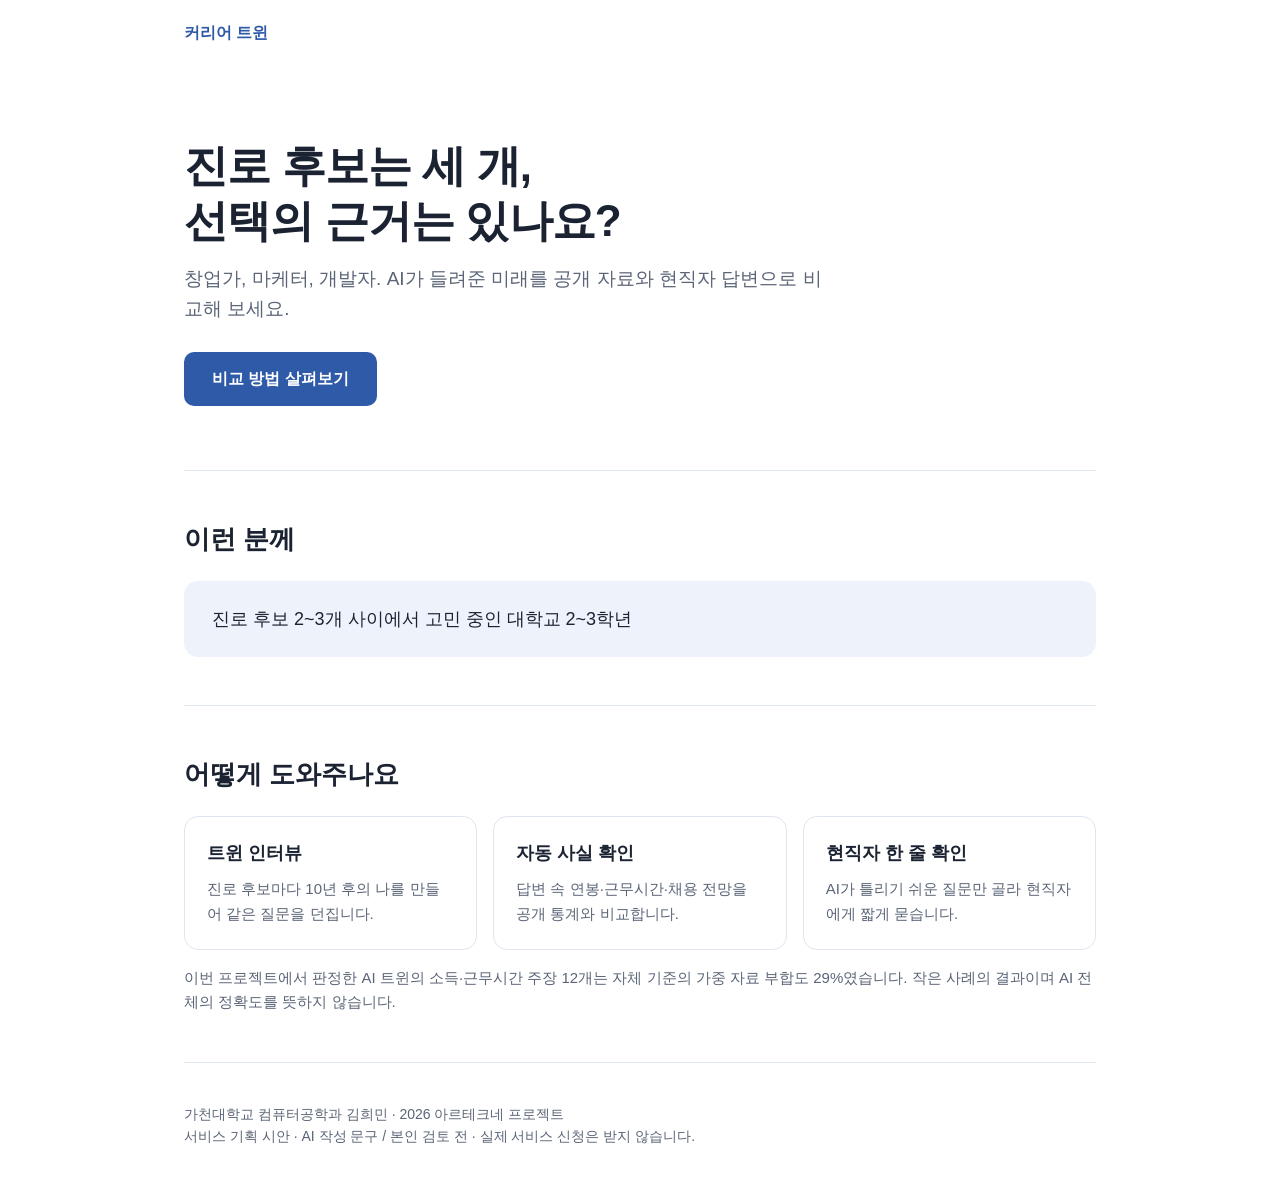
==== static/career-twin.html @ 44164ab1 "포트폴리오 화면과 API 연결 준비본 추가 (AI 작성)" ====
<!doctype html>
<html lang="ko">
<head>
<meta charset="utf-8">
<meta name="viewport" content="width=device-width, initial-scale=1">
<title>커리어 트윈</title>
<!-- ✏️ 표시가 있는 문구 6곳만 내 말로 바꾸면 된다. 디자인은 그대로 둬도 된다. -->
<style>
  :root { --ink:#1b2333; --sub:#5b6577; --brand:#2f5aa8; --soft:#eef3fb; --line:#dfe5ee; }
  * { box-sizing:border-box; margin:0; }
  body { font-family:-apple-system,"Apple SD Gothic Neo","Malgun Gothic",sans-serif; color:var(--ink); background:#fff; line-height:1.6; }
  .wrap { max-width:960px; margin:0 auto; padding:0 24px; }
  header { padding:20px 0; font-weight:700; color:var(--brand); }
  .hero { padding:72px 0 64px; }
  .hero h1 { font-size:44px; line-height:1.25; letter-spacing:-0.02em; }
  .hero p { font-size:19px; color:var(--sub); margin-top:16px; max-width:640px; }
  .btn { display:inline-block; margin-top:28px; padding:14px 28px; background:var(--brand); color:#fff; border-radius:10px; text-decoration:none; font-weight:600; }
  section { padding:48px 0; border-top:1px solid var(--line); }
  h2 { font-size:26px; margin-bottom:20px; }
  .for { background:var(--soft); border-radius:14px; padding:24px 28px; font-size:18px; }
  .grid { display:grid; grid-template-columns:repeat(3,1fr); gap:16px; }
  .card { border:1px solid var(--line); border-radius:14px; padding:22px; }
  .card b { display:block; font-size:18px; margin-bottom:8px; }
  .card span { color:var(--sub); font-size:15px; }
  .stat { font-size:15px; color:var(--sub); margin-top:16px; }
  footer { padding:40px 0; color:var(--sub); font-size:14px; border-top:1px solid var(--line); }
  @media (max-width:720px){ .hero h1{font-size:32px} .grid{grid-template-columns:1fr} }
</style>
</head>
<body>
<div class="wrap">
  <header>커리어 트윈</header>

  <div class="hero">
    <!-- ✏️ 1. 큰 제목 -->
    <h1>진로 후보는 세 개,<br>선택의 근거는 있나요?</h1>
    <!-- ✏️ 2. 한 줄 설명 -->
    <p>창업가, 마케터, 개발자. AI가 들려준 미래를 공개 자료와 현직자 답변으로 비교해 보세요.</p>
    <!-- ✏️ 3. 버튼 문구 -->
    <a class="btn" href="#how">비교 방법 살펴보기</a>
  </div>

  <section>
    <h2>이런 분께</h2>
    <!-- ✏️ 4. 대상 고객 -->
    <div class="for">진로 후보 2~3개 사이에서 고민 중인 대학교 2~3학년</div>
  </section>

  <section>
    <h2 id="how">어떻게 도와주나요</h2>
    <div class="grid">
      <div class="card"><b>트윈 인터뷰</b><span>진로 후보마다 10년 후의 나를 만들어 같은 질문을 던집니다.</span></div>
      <div class="card"><b>자동 사실 확인</b><span>답변 속 연봉·근무시간·채용 전망을 공개 통계와 비교합니다.</span></div>
      <div class="card"><b>현직자 한 줄 확인</b><span>AI가 틀리기 쉬운 질문만 골라 현직자에게 짧게 묻습니다.</span></div>
    </div>
    <!-- ✏️ 5. 근거 한 줄 (내 프로젝트 결과로) -->
    <p class="stat">이번 프로젝트에서 판정한 AI 트윈의 소득·근무시간 주장 12개는 자체 기준의 가중 자료 부합도 29%였습니다. 작은 사례의 결과이며 AI 전체의 정확도를 뜻하지 않습니다.</p>
  </section>

  <footer>
    <!-- ✏️ 6. 만든 사람 -->
    가천대학교 컴퓨터공학과 김희민 · 2026 아르테크네 프로젝트<br>
    서비스 기획 시안 · AI 작성 문구 / 본인 검토 전 · 실제 서비스 신청은 받지 않습니다.
  </footer>
</div>
</body>
</html>
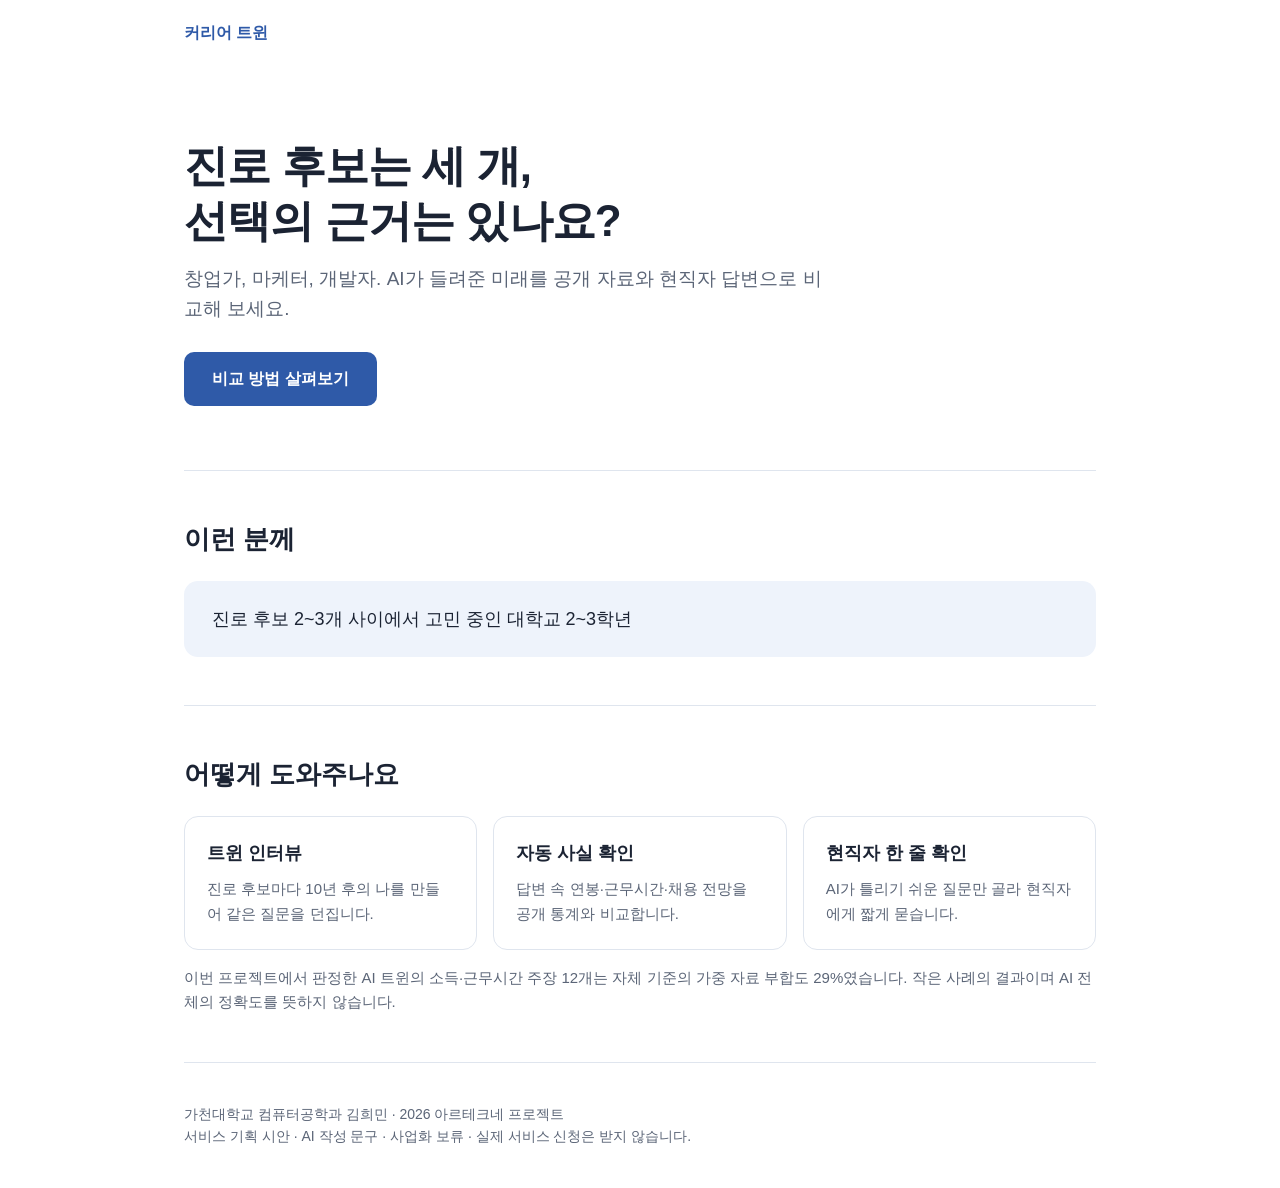
==== commit f62b6e0e: "포트폴리오 초안과 배포 설정 추가 (AI 작성) Claude가 작성한 초안이며 본인 검토 전이다. - 첫 화면을 포트폴리오로 변경, 상태 확인은 /health로 이동 - 화면의 이" ====
--- a/static/career-twin.html
+++ b/static/career-twin.html
@@ -60,7 +60,7 @@
   <footer>
     <!-- ✏️ 6. 만든 사람 -->
     가천대학교 컴퓨터공학과 김희민 · 2026 아르테크네 프로젝트<br>
-    서비스 기획 시안 · AI 작성 문구 / 본인 검토 전 · 실제 서비스 신청은 받지 않습니다.
+    서비스 기획 시안 · AI 작성 문구 · 사업화 보류 · 실제 서비스 신청은 받지 않습니다.
   </footer>
 </div>
 </body>
